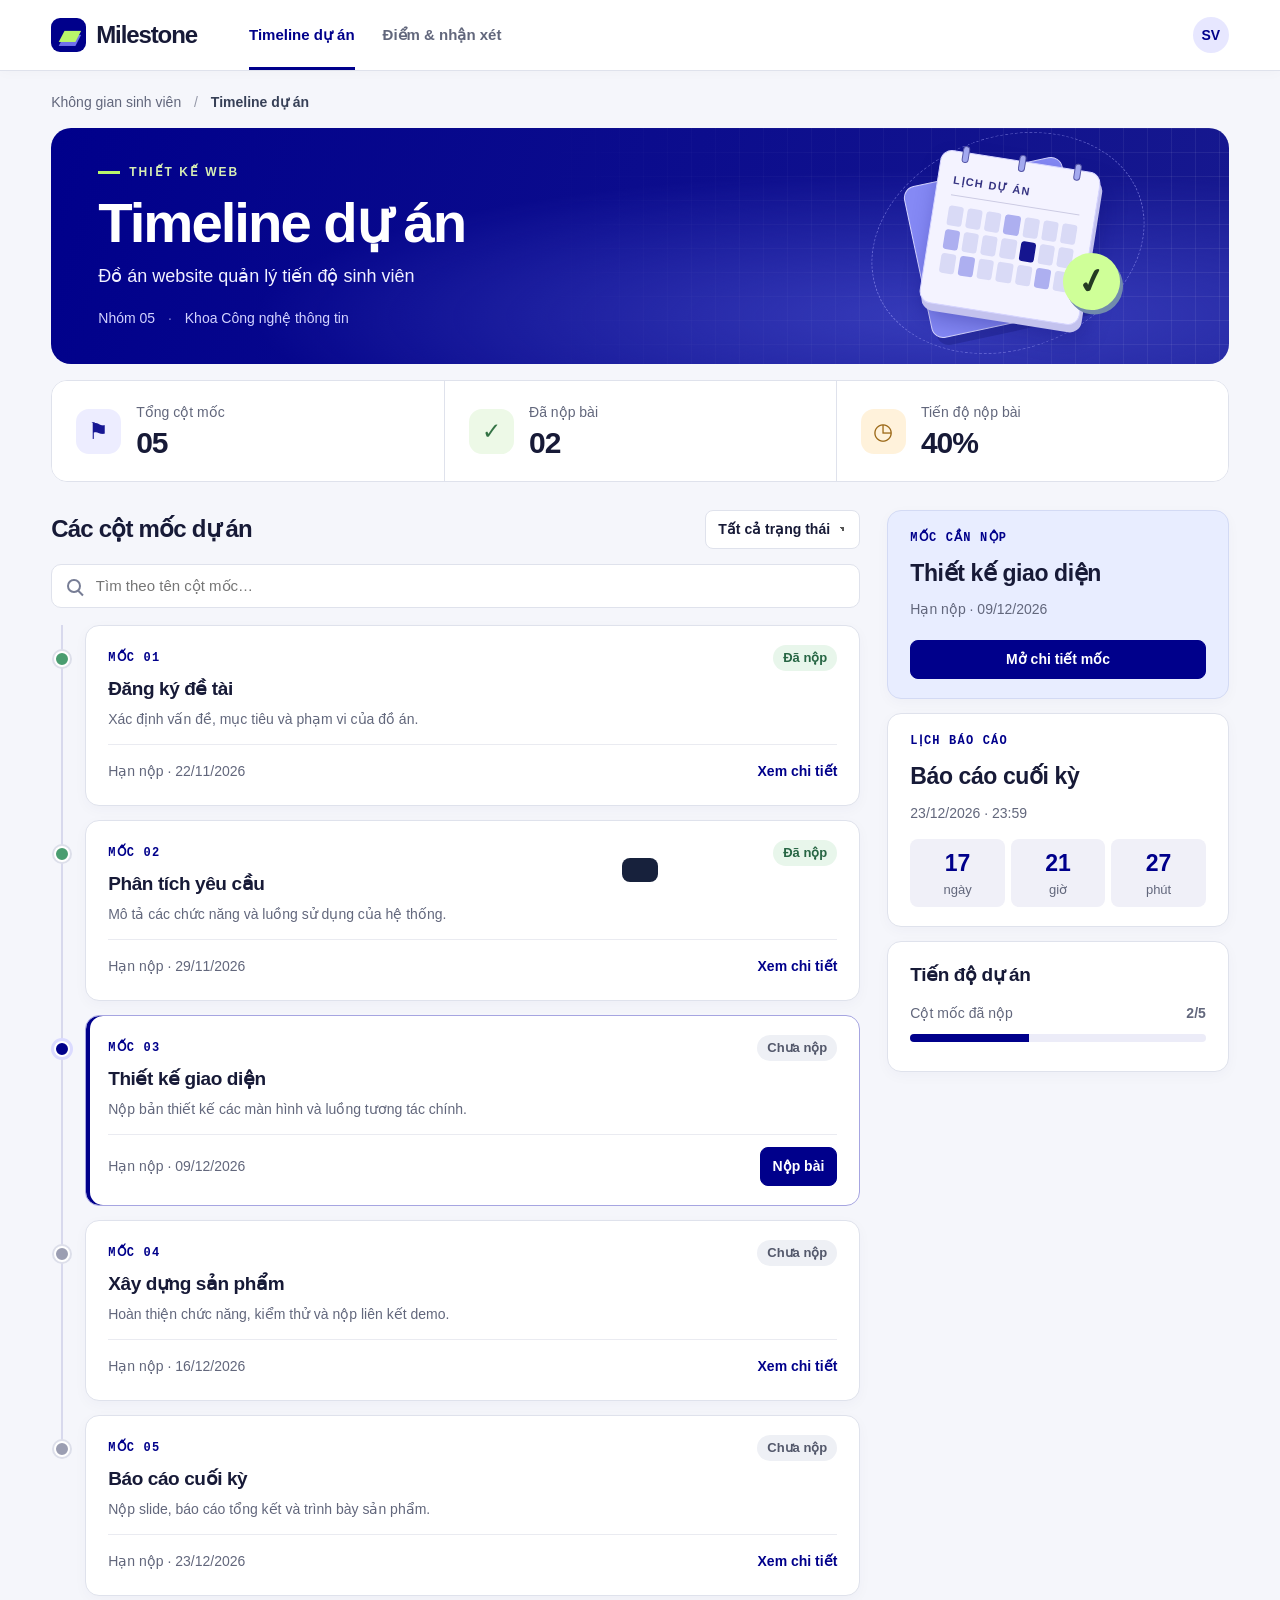
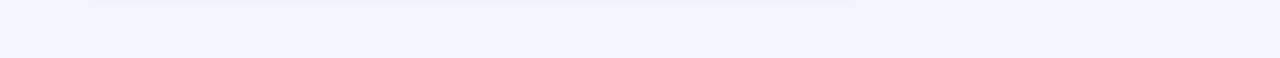
==== timeline/index.html @ f10a7e73 "Nộp" ====
<!doctype html>
<html lang="vi">
<head>
<meta charset="utf-8">
<meta name="viewport" content="width=device-width, initial-scale=1">
<meta name="theme-color" content="#00008B">
<title>Timeline dự án | Milestone</title>
<link rel="stylesheet" href="timeline.css">
<script src="timeline.js" defer>
</script>
</head>
<body class="schedule">
<header>
<div class="bar">
<a class="brand" href="../timeline/index.html">
<i class="logo">▰</i>Milestone</a>
<nav aria-label="Điều hướng">
<a aria-current="page" href="../timeline/index.html">Timeline dự án</a>
<a href="../diem-nhan-xet/index.html">Điểm &amp; nhận xét</a>
</nav>
<span class="avatar" title="Không gian sinh viên">SV</span>
</div>
</header>
<main>
<div class="crumb">Không gian sinh viên <span>/</span> <b id="crumb">Timeline dự án</b>
</div>
<section class="hero">
<div class="paper-scene" aria-hidden="true"><div class="orbit"></div><div class="sheet back-sheet"></div><div class="sheet front-sheet"><div class="binding"><i></i><i></i><i></i></div><div class="paper-caption">LỊCH DỰ ÁN</div><div class="calendar-grid"><i></i><i></i><i></i><i></i><i></i><i></i><i></i><i></i><i></i><i></i><i></i><i></i><i></i><i></i><i></i><i></i><i></i><i></i><i></i><i></i><i></i></div></div><div class="seal">✓</div></div><div class="heroText">
<div class="eyebrow">
<i>
</i> THIẾT KẾ WEB</div>
<h1 id="title">Timeline dự án</h1>
<p>Đồ án website quản lý tiến độ sinh viên</p>
<div class="meta">Nhóm 05 <span>·</span> Khoa Công nghệ thông tin</div>
</div>
</section>
<section class="metrics" aria-label="Tổng quan" id="metrics">
</section>
<div class="layout">
<section>
<div class="sectionhead">
<h2 id="heading">Các cột mốc dự án</h2>
<select id="filter" aria-label="Lọc theo trạng thái">
<option>Tất cả trạng thái</option>
<option>Đã nộp</option>
<option>Chưa nộp</option>
<option>Trễ hạn</option>
<option>Nộp trễ</option>
</select>
</div>
<label class="searchbox"><i aria-hidden="true"></i><input id="search" type="search" placeholder="Tìm theo tên cột mốc…" aria-label="Tìm theo tên cột mốc"></label>
<div id="list">
</div>
</section>
<aside id="side">
</aside>
</div>
</main>
<dialog id="modal" aria-labelledby="dialogTitle">
<form id="form">
<div class="sectionhead">
<strong id="dialogTitle">
</strong>
<button type="button" class="close" aria-label="Đóng">×</button>
</div>
<div id="detail">
</div>
</form>
</dialog>
<div role="status" id="toast">
</div>
</body>
</html>
---- timeline/timeline.css ----
:root{--blue:#00008B;--ink:#171a37;--muted:#62677c;--border:#dfe2ec;--green:#b9f66a}
*{box-sizing:border-box}
body{margin:0;background:#f7f8fc;color:var(--ink);font:16px/1.5 "Segoe UI",Arial,sans-serif}
button,select,input{font:inherit}
a{color:var(--blue);text-decoration:none}
header{background:white;border-bottom:1px solid var(--border)}
.bar,main{max-width:1240px;margin:auto;padding:0 clamp(18px,4vw,56px)}
.bar{height:70px;display:flex;gap:52px;align-items:center}
.brand{display:flex;gap:10px;align-items:center;font-weight:800;font-size:24px;letter-spacing:-1.4px;color:var(--ink)}
.logo{border-radius:9px;background:var(--blue);color:var(--green);font-style:normal;font-size:27px;line-height:34px;width:35px;text-align:center;text-shadow:0 4px #7070ec}
.avatar{margin-left:auto;background:#e7e7ff;color:var(--blue);border-radius:50%;width:36px;height:36px;display:grid;place-items:center;font-size:14px;font-weight:700}
nav{display:flex;height:100%;gap:28px}
nav a{display:grid;align-content:center;color:var(--muted);font-size:15px;font-weight:600;border-bottom:3px solid transparent;padding-top:3px}
nav [aria-current]{border-color:var(--blue);color:var(--blue)}
.crumb{font-size:14px;color:var(--muted);padding:21px 0 15px}
.crumb span,.meta span{margin:0 9px;opacity:.65}
.crumb b{font-weight:600;color:#374057}
.hero{position:relative;isolation:isolate;overflow:hidden;border-radius:18px;background:linear-gradient(115deg,#00008b 30%,#2726ae);color:white;padding:30px 36px}
.hero:before{content:"";position:absolute;inset:0 0 0 47%;background-image:linear-gradient(#ffffff12 1px,transparent 1px),linear-gradient(90deg,#ffffff12 1px,transparent 1px);background-size:26px 26px;z-index:-2;mask-image:linear-gradient(90deg,transparent,black)}
.eyebrow{font-size:12px;letter-spacing:2px;font-weight:700;color:#dfdfff;display:flex;align-items:center;gap:9px}
.eyebrow i{width:22px;height:3px;background:var(--green)}
h1{margin:9px 0 1px;font-size:clamp(36px,4vw,54px);letter-spacing:-2px;line-height:1.18}
.hero p{font-size:18px;margin:6px 0;color:#f1f1ff}
.meta{font-size:14px;color:#d3d3ff;margin-top:15px}
.art{position:absolute;right:12%;top:22%;width:145px;height:140px;z-index:-1}
.art i{position:absolute;left:0;width:144px;height:126px;border:1px solid #a7aaff;transform:rotate(-31deg) skewX(28deg) scaleY(.68);border-radius:7px;background:#4844c6;box-shadow:-5px 6px #101084}
.art i:nth-child(2){top:-19px;background:#7270ed}
.art i:last-child{top:-39px;background-color:var(--green);background-image:repeating-linear-gradient(0deg,transparent 0 19px,#597c4d50 20px),repeating-linear-gradient(90deg,transparent 0 19px,#597c4d50 20px);border:1px solid #dbffb7}
.metrics{display:grid;grid-template-columns:repeat(3,1fr);gap:14px;margin:18px 0 27px}
.metric,.card,.panel{border:1px solid var(--border);background:white;border-radius:14px}
.metric{display:flex;align-items:center;gap:15px;padding:17px 20px}
.symbol{display:grid;place-items:center;width:45px;height:45px;border-radius:13px;background:#ededff;color:#171793;font-size:23px}
.metric:nth-child(2) .symbol{background:#edf9e7;color:#347345}
.metric:nth-child(3) .symbol{background:#fff2db;color:#9b6816}
.metric small,.dim{color:var(--muted);font-size:14px}
.metric b{display:block;font-size:27px;line-height:1.25;letter-spacing:-1px}
.layout{display:grid;grid-template-columns:minmax(0,1fr) 290px;gap:24px;padding-bottom:48px}
.sectionhead,.row{display:flex;align-items:center;justify-content:space-between;gap:10px}
.sectionhead{margin-bottom:15px}
h2{margin:0;font-size:24px;letter-spacing:-.8px}
h3{margin:4px 0;font-size:19px;letter-spacing:-.4px}
select,button,.btn,input{border:1px solid var(--border);border-radius:8px;background:white;color:var(--ink);padding:8px 12px}
select,button,.btn{cursor:pointer;font-size:14px;font-weight:600}
select{appearance:none;background:white linear-gradient(45deg,transparent 50%,#555 50%) right 15px center/5px 5px no-repeat;padding-right:29px}
.timeline{position:relative;padding-left:34px;padding-bottom:14px}
.timeline:before{content:"";position:absolute;left:10px;top:0;bottom:0;width:2px;background:#d8d9ed}
.timeline:last-child:before{height:33px}
.timeline:after{content:"";position:absolute;left:3px;top:26px;width:12px;height:12px;border-radius:50%;border:2px solid #fff;background:#9b9eb2;box-shadow:0 0 0 2px #dddfea}
.timeline.done:after{background:#4a9d70}
.timeline.current:after{background:var(--blue);box-shadow:0 0 0 3px #dbdbff}
.card,.panel{padding:19px 22px}
.current .card{border-color:#9696d7}
.kicker{font:700 12px/1.4 ui-monospace,monospace;letter-spacing:1.2px;color:var(--blue)}
.badge{border-radius:20px;font-size:13px;font-weight:600;padding:3px 10px;background:#eef0f5;color:#53586b}
.good{background:#e8f6eb;color:#276644}
.warn{background:#fff1d9;color:#825015}
.bad{background:#ffebeb;color:#953e3e}
.card p{margin:6px 0 14px}
.foot{border-top:1px solid #eaebf1;padding-top:12px;flex-wrap:wrap}
.plain{border:0;padding:4px 0;background:transparent;color:var(--blue)}
.btn,.primary{background:var(--blue);color:white;border-color:var(--blue);display:inline-block}
.panel{margin-bottom:14px}
.panel h3{margin:0 0 14px}
.panel p{margin:8px 0}
.meter{height:8px;border-radius:8px;background:#ececf8;overflow:hidden;margin:10px 0}
.meter i{display:block;background:var(--blue);height:100%}
.next{background:#eeefff;border-color:#dadaf9}
.next h3{margin:10px 0}
.next .btn{margin-top:12px}
.score{font-size:24px;color:var(--blue)}
.grade{margin-bottom:14px}
blockquote{border-left:3px solid #a8a8db;margin:12px 0 4px;padding:8px 14px;background:#f6f6fc;border-radius:0 6px 6px 0}
dialog{width:min(94vw,500px);max-height:85vh;border:0;border-radius:16px;color:var(--ink);padding:25px}
dialog::backdrop{background:#11133288}
.close{font-size:22px;line-height:1}
.field{display:grid;gap:6px;margin:16px 0}
.field input{width:100%}
.history{padding-left:20px;overflow-wrap:anywhere}
.history li{padding:5px}
.selected{outline:2px solid var(--blue)}
#toast:not(:empty){position:fixed;bottom:18px;left:50%;transform:translateX(-50%);background:#17213c;color:white;padding:12px 18px;border-radius:8px;z-index:5}
button:hover,.btn:hover{filter:brightness(.92)}
:focus-visible{outline:3px solid #6969ec;outline-offset:3px}
@media(max-width:850px){.layout{grid-template-columns:minmax(0,1fr) 240px;gap:14px}
.metric{padding:14px}
.art{right:9%}
}
@media(max-width:700px){.bar{height:auto;flex-wrap:wrap;gap:0;padding-top:10px}
.avatar{order:1}
nav{order:2;width:100%;gap:24px}
nav a{padding:11px 0 8px}
.hero{padding:24px}
.art{opacity:.25;right:-30px}
.layout{grid-template-columns:1fr}
.metrics{gap:6px}
.metric{display:block;padding:11px}
.symbol{width:30px;height:30px;font-size:18px;margin-bottom:6px}
.metric small{font-size:13px}
.metric b{font-size:23px}
.sectionhead h2{font-size:20px}
.card{padding:15px}
.timeline{padding-left:25px}
.hero p{font-size:16px}
.sectionhead select{max-width:46%}
}

/* Banner styled as a printed project planner. */
body{font-family:"Segoe UI",Roboto,Arial,sans-serif;background:#f5f6fb}
.bar,main{max-width:1320px}
header{box-shadow:0 2px 12px #171a3706}
.brand{letter-spacing:-1.1px}
.hero{padding:35px 4%;background:radial-gradient(ellipse at 78% 80%,#383dbc 0%,transparent 55%),linear-gradient(108deg,#00008b,#17198f);min-height:217px;border-radius:20px}
.hero:before{inset:0 0 0 38%;background-size:24px 24px}
.heroText{position:relative;z-index:1;width:62%}
.hero h1{font-size:clamp(36px,4.4vw,64px);margin:9px 0 7px;font-weight:750}
.eyebrow{color:#d7edb4}.meta{margin-top:18px}
.paper-scene{position:absolute;inset:0 6% 0 auto;width:290px;pointer-events:none}
.orbit{position:absolute;width:280px;height:280px;top:-25px;left:0;border-radius:50%;border:1px dashed #aaaaff80;transform:rotate(-20deg) scaleY(.76)}
.sheet{position:absolute;width:162px;height:155px;top:32px;left:61px;border-radius:12px;transform:rotate(9deg);border:1px solid #d6d5ff;background:#f4f3ff}
.back-sheet{background:#8589f5;transform:rotate(-12deg);left:48px;top:42px;box-shadow:4px 8px #15187555}
.front-sheet{padding:20px 15px 12px;box-shadow:3px 7px 0 #c3c2ee,6px 13px 24px #0a096d55}
.binding{position:absolute;top:-7px;left:20px;right:20px;display:flex;justify-content:space-between}
.binding i{width:7px;height:17px;border-radius:5px;background:#a3a9ef;border:1px solid #5758a8}
.paper-caption{color:#353382;font-weight:800;font-size:11px;letter-spacing:1.4px;border-bottom:1px solid #cccbe3;padding-bottom:6px}
.calendar-grid{display:grid;grid-template-columns:repeat(7,1fr);gap:4px;margin-top:10px}
.calendar-grid i{height:20px;background:#d9daf6;border-radius:3px}.calendar-grid i:nth-child(4n){background:#adaff0}.calendar-grid i:nth-child(12){background:#15158f}
.seal{position:absolute;top:125px;left:195px;width:57px;height:57px;display:grid;place-items:center;border-radius:50%;color:#243a23;background:#cfff98;font-weight:900;font-size:34px;transform:rotate(-12deg);box-shadow:2px 5px 0 #718bad}
.paper-bars{height:44px;display:flex;align-items:flex-end;gap:5px}.paper-bars i{width:16%;background:#8183dc;border-radius:4px 4px 0 0}.paper-bars i:last-child{background:#202194}
.sheet strong{color:#161666;font-size:31px}.sheet small{font-size:13px;color:#656783}
.metrics{gap:0;border:1px solid var(--border);border-radius:16px;overflow:hidden;background:white;margin:16px 0 28px}
.metric{border:0;border-radius:0;padding:19px 24px}.metric+.metric{border-left:1px solid var(--border)}
.metric b{font-variant-numeric:tabular-nums;font-size:30px}.layout{grid-template-columns:minmax(0,1fr) minmax(245px,29%);gap:27px}
.searchbox{display:flex;align-items:center;gap:12px;background:white;border:1px solid var(--border);padding:0 15px;border-radius:10px;margin:0 0 17px}
.searchbox i{width:14px;height:14px;border:2px solid #777d95;border-radius:50%;position:relative}.searchbox i:after{content:"";position:absolute;background:#777d95;width:7px;height:2px;transform:rotate(45deg);right:-5px;bottom:-3px}
.searchbox input{width:100%;background:transparent;border:0;padding:10px 3px;font-size:15px}
.card,.panel{box-shadow:0 4px 14px #1a205108}.card{transition:border-color .16s,box-shadow .16s}.card:hover{border-color:#a9abd6;box-shadow:0 6px 20px #26226810}
.current .card{border:1px solid #a6a5e1;box-shadow:inset 4px 0 #00008b}
.panel.next,.panel.summary{background:#e8edff;border-color:#d3daf4}.panel.next h3,.panel.summary h3,.countdown h3{font-size:23px;margin:9px 0}.next .btn{width:100%}
.countdown .dim{margin-bottom:15px}#clock{display:grid;grid-template-columns:repeat(3,1fr);gap:6px}#clock div{border-radius:8px;background:#f0f0f8;text-align:center;padding:7px 0}#clock b,#clock small{display:block}#clock b{color:var(--blue);font-size:23px;font-variant-numeric:tabular-nums}#clock small{color:var(--muted);font-size:13px}
.chart-row{display:grid;grid-template-columns:52px 1fr 28px;align-items:center;gap:6px;margin:11px 0;font-size:14px}.chart-row div{background:#cfd5ee;border-radius:6px;height:7px}.chart-row i{display:block;height:100%;border-radius:6px;background:var(--blue)}.chart-row b{text-align:right}
.grade:target{outline:2px solid var(--blue)}.grade .score{display:inline-block;margin:7px 0;color:#13157b}.comment-label{font-weight:600;font-size:14px;color:#4b5068;margin-top:6px}.grade blockquote{margin:6px 0 10px;padding:12px 15px}
@media(max-width:750px){.layout{grid-template-columns:1fr}.paper-scene{right:0;transform:scale(.78);transform-origin:right center}.metric{padding:13px}.hero{padding:25px}.metrics{margin-bottom:20px}}
@media(max-width:520px){.paper-scene{right:-10px;top:-58px;transform:scale(.42);transform-origin:right top;top:6px}.heroText{width:100%}.hero h1{max-width:80%;font-size:34px;letter-spacing:-1.4px}.hero{min-height:190px;padding:23px 18px}.hero p{margin:10px 0;max-width:90%}.metric{padding:10px}.metric b{font-size:23px}.sectionhead{align-items:center;flex-wrap:wrap}.sectionhead select{max-width:100%}.paper-caption{white-space:nowrap}.layout{gap:16px}}
@media(prefers-reduced-motion:reduce){.card{transition:none}}
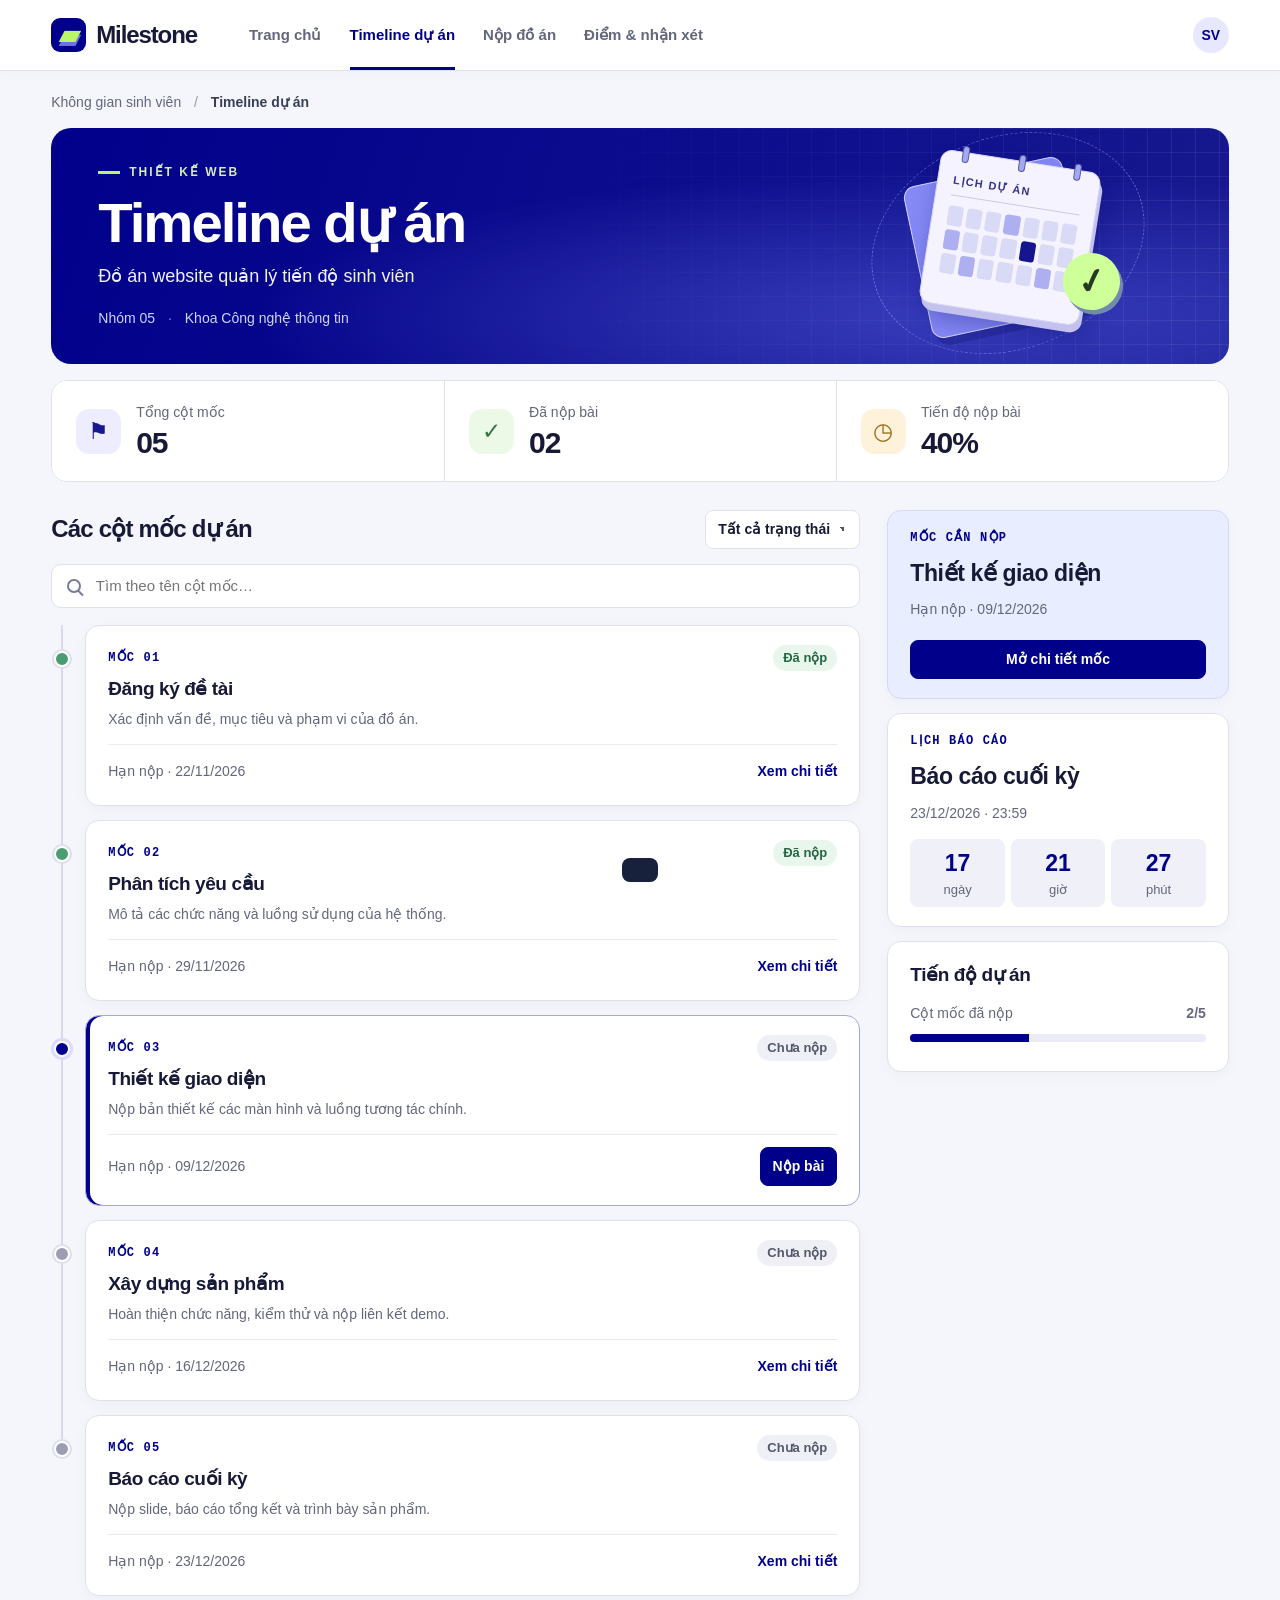
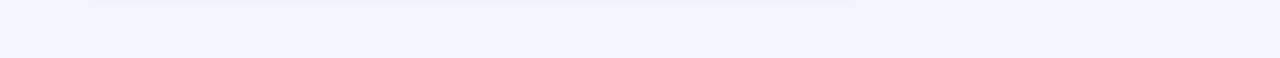
==== commit 67c8f79a: "Gop tat ca cac nhanh" ====
--- a/timeline/index.html
+++ b/timeline/index.html
@@ -12,10 +12,12 @@
 <body class="schedule">
 <header>
 <div class="bar">
-<a class="brand" href="../timeline/index.html">
+<a class="brand" href="../index.html">
 <i class="logo">▰</i>Milestone</a>
 <nav aria-label="Điều hướng">
+<a href="../index.html">Trang chủ</a>
 <a aria-current="page" href="../timeline/index.html">Timeline dự án</a>
+<a href="../hieu_trang3/hieuindex.html">Nộp đồ án</a>
 <a href="../diem-nhan-xet/index.html">Điểm &amp; nhận xét</a>
 </nav>
 <span class="avatar" title="Không gian sinh viên">SV</span>
--- a/timeline/timeline.css
+++ b/timeline/timeline.css
@@ -10,6 +10,7 @@
 .logo{border-radius:9px;background:var(--blue);color:var(--green);font-style:normal;font-size:27px;line-height:34px;width:35px;text-align:center;text-shadow:0 4px #7070ec}
 .avatar{margin-left:auto;background:#e7e7ff;color:var(--blue);border-radius:50%;width:36px;height:36px;display:grid;place-items:center;font-size:14px;font-weight:700}
 nav{display:flex;height:100%;gap:28px}
+nav{overflow-x:auto;white-space:nowrap}
 nav a{display:grid;align-content:center;color:var(--muted);font-size:15px;font-weight:600;border-bottom:3px solid transparent;padding-top:3px}
 nav [aria-current]{border-color:var(--blue);color:var(--blue)}
 .crumb{font-size:14px;color:var(--muted);padding:21px 0 15px}
